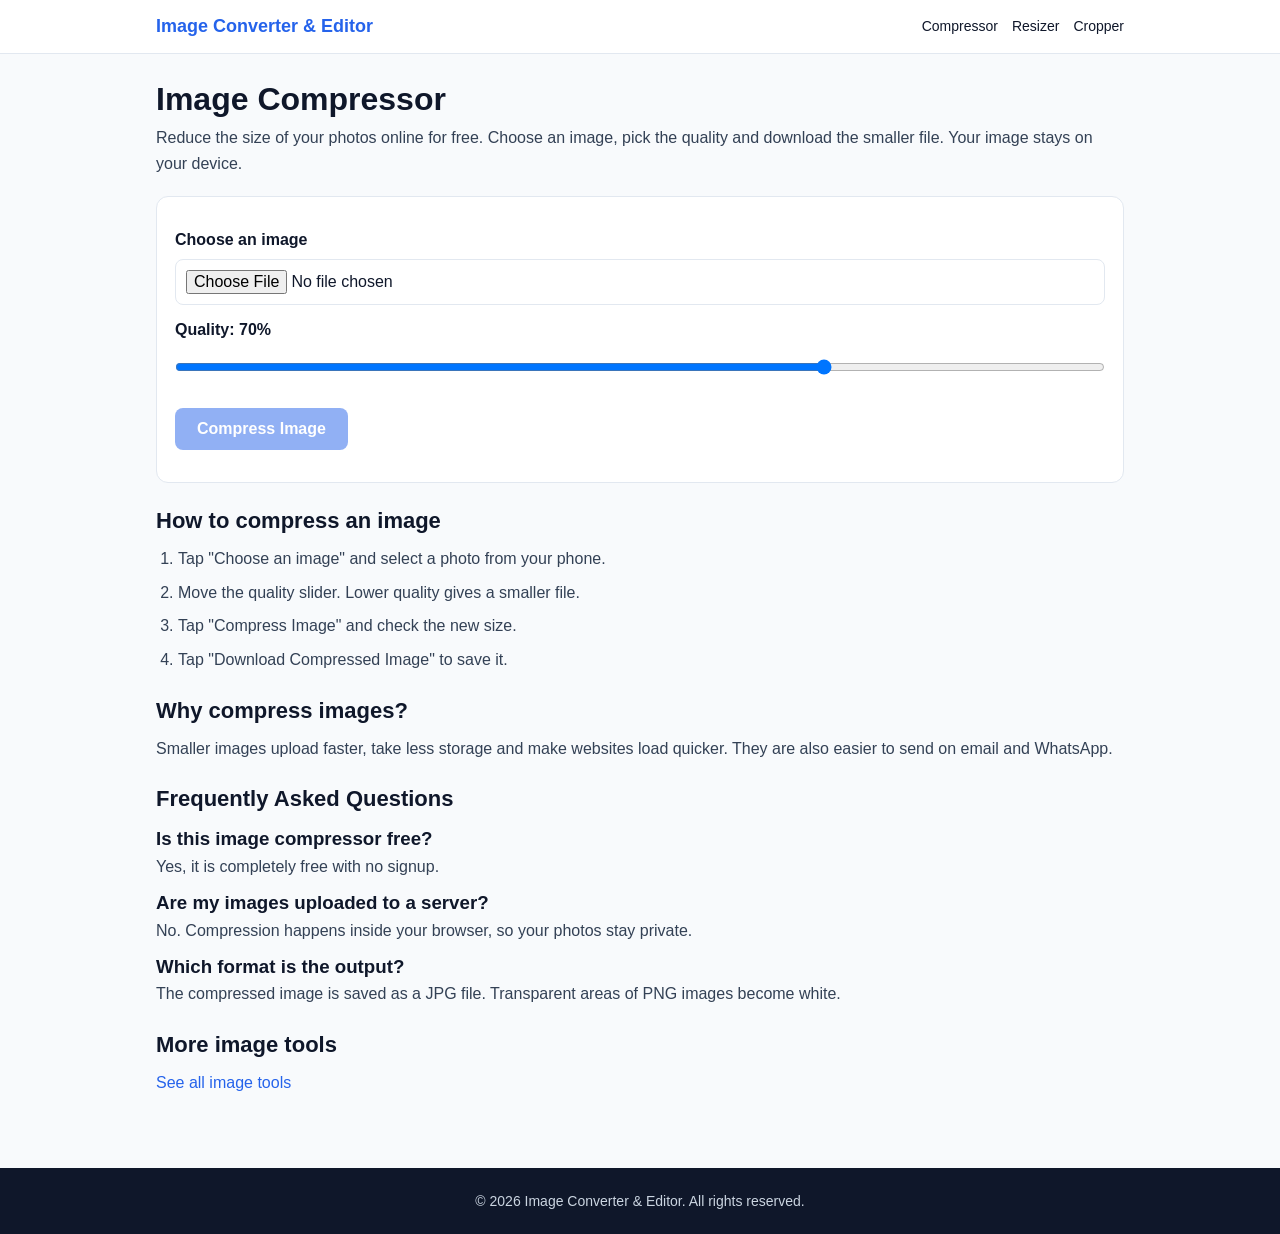
==== image-compressor.html @ 9856a807 "Add files via upload" ====
<!DOCTYPE html>
<html lang="en">
<head>
  <meta charset="UTF-8">
  <meta name="viewport" content="width=device-width, initial-scale=1">
  <title>Image Compressor - Compress Images Online Free</title>
  <meta name="description" content="Compress JPG, PNG and WebP images online for free. Reduce image file size in seconds right in your browser. No upload, no signup.">
  <link rel="stylesheet" href="style.css">
</head>
<body>

  <header class="site-header">
    <div class="container header-inner">
      <a href="index.html" class="logo">Image Converter &amp; Editor</a>
      <nav class="nav">
        <a href="image-compressor.html">Compressor</a>
        <a href="image-resizer.html">Resizer</a>
        <a href="image-cropper.html">Cropper</a>
      </nav>
    </div>
  </header>

  <main class="container article">
    <h1 style="margin-top:20px;">Image Compressor</h1>
    <p>Reduce the size of your photos online for free. Choose an image, pick the quality and download the smaller file. Your image stays on your device.</p>

    <div class="tool-box">
      <label for="file">Choose an image</label>
      <input type="file" id="file" accept="image/*">

      <label for="quality">Quality: <span id="qval">70</span>%</label>
      <input type="range" id="quality" min="10" max="95" value="70">

      <button class="btn btn-primary" id="go" style="margin-top:14px;" disabled>Compress Image</button>

      <div class="result" id="result"></div>
      <img id="preview" alt="Compressed image preview" style="display:none;">
      <a id="download" class="btn btn-primary" style="display:none; margin-top:12px;" download="compressed.jpg">Download Compressed Image</a>
    </div>

    <h2>How to compress an image</h2>
    <ol>
      <li>Tap "Choose an image" and select a photo from your phone.</li>
      <li>Move the quality slider. Lower quality gives a smaller file.</li>
      <li>Tap "Compress Image" and check the new size.</li>
      <li>Tap "Download Compressed Image" to save it.</li>
    </ol>

    <h2>Why compress images?</h2>
    <p>Smaller images upload faster, take less storage and make websites load quicker. They are also easier to send on email and WhatsApp.</p>

    <h2>Frequently Asked Questions</h2>
    <h3>Is this image compressor free?</h3>
    <p>Yes, it is completely free with no signup.</p>
    <h3>Are my images uploaded to a server?</h3>
    <p>No. Compression happens inside your browser, so your photos stay private.</p>
    <h3>Which format is the output?</h3>
    <p>The compressed image is saved as a JPG file. Transparent areas of PNG images become white.</p>

    <h2>More image tools</h2>
    <p><a href="index.html" style="color:#2563eb;">See all image tools</a></p>
  </main>

  <footer class="site-footer">
    <div class="container">
      <p>&copy; 2026 Image Converter &amp; Editor. All rights reserved.</p>
    </div>
  </footer>

  <script>
    var fileInput = document.getElementById('file');
    var quality = document.getElementById('quality');
    var qval = document.getElementById('qval');
    var goBtn = document.getElementById('go');
    var result = document.getElementById('result');
    var preview = document.getElementById('preview');
    var download = document.getElementById('download');
    var currentFile = null;

    function formatSize(bytes) {
      if (bytes < 1024) return bytes + ' B';
      if (bytes < 1048576) return (bytes / 1024).toFixed(1) + ' KB';
      return (bytes / 1048576).toFixed(2) + ' MB';
    }

    quality.addEventListener('input', function () {
      qval.textContent = quality.value;
    });

    fileInput.addEventListener('change', function () {
      currentFile = fileInput.files[0] || null;
      goBtn.disabled = !currentFile;
      preview.style.display = 'none';
      download.style.display = 'none';
      if (currentFile) {
        result.textContent = 'Selected: ' + currentFile.name + ' (' + formatSize(currentFile.size) + ')';
      } else {
        result.textContent = '';
      }
    });

    goBtn.addEventListener('click', function () {
      if (!currentFile) return;
      result.textContent = 'Compressing...';
      var url = URL.createObjectURL(currentFile);
      var img = new Image();

      img.onload = function () {
        var canvas = document.createElement('canvas');
        canvas.width = img.naturalWidth;
        canvas.height = img.naturalHeight;
        var ctx = canvas.getContext('2d');
        ctx.fillStyle = '#ffffff';
        ctx.fillRect(0, 0, canvas.width, canvas.height);
        ctx.drawImage(img, 0, 0);
        URL.revokeObjectURL(url);

        canvas.toBlob(function (blob) {
          if (!blob) {
            result.textContent = 'Sorry, this image could not be compressed.';
            return;
          }
          var newUrl = URL.createObjectURL(blob);
          var baseName = currentFile.name.replace(/\.[^.]+$/, '');
          preview.src = newUrl;
          preview.style.display = 'block';
          download.href = newUrl;
          download.download = baseName + '-compressed.jpg';
          download.style.display = 'inline-block';

          var saved = Math.round((1 - blob.size / currentFile.size) * 100);
          var text = 'Original: ' + formatSize(currentFile.size) +
                     ' | New: ' + formatSize(blob.size);
          if (saved > 0) {
            text += ' | You saved ' + saved + '%';
          } else {
            text += ' | This image is already small. Try a lower quality.';
          }
          result.textContent = text;
        }, 'image/jpeg', quality.value / 100);
      };

      img.onerror = function () {
        result.textContent = 'Sorry, this file is not a valid image.';
      };

      img.src = url;
    });
  </script>

</body>
</html>
---- style.css ----
* {
  box-sizing: border-box;
  margin: 0;
  padding: 0;
}

:root {
  --primary: #2563eb;
  --primary-dark: #1d4ed8;
  --bg: #f8fafc;
  --card: #ffffff;
  --text: #0f172a;
  --muted: #64748b;
  --border: #e2e8f0;
}

body {
  font-family: Arial, Helvetica, sans-serif;
  background: var(--bg);
  color: var(--text);
  line-height: 1.6;
}

a {
  color: inherit;
  text-decoration: none;
}

.container {
  width: 100%;
  max-width: 1000px;
  margin: 0 auto;
  padding: 0 16px;
}

/* Header */
.site-header {
  background: var(--card);
  border-bottom: 1px solid var(--border);
  position: sticky;
  top: 0;
  z-index: 10;
}

.header-inner {
  display: flex;
  align-items: center;
  justify-content: space-between;
  flex-wrap: wrap;
  gap: 8px;
  padding-top: 12px;
  padding-bottom: 12px;
}

.logo {
  font-size: 18px;
  font-weight: bold;
  color: var(--primary);
}

.nav {
  display: flex;
  gap: 14px;
  font-size: 14px;
}

.nav a:hover {
  color: var(--primary);
}

/* Hero */
.hero {
  background: linear-gradient(135deg, #2563eb, #7c3aed);
  color: #ffffff;
  text-align: center;
  padding: 48px 0;
}

.hero h1 {
  font-size: 30px;
  margin-bottom: 12px;
}

.hero p {
  max-width: 600px;
  margin: 0 auto 20px;
  font-size: 16px;
  opacity: 0.95;
}

/* Buttons */
.btn {
  display: inline-block;
  background: #ffffff;
  color: var(--primary);
  font-weight: bold;
  padding: 12px 22px;
  border-radius: 8px;
  border: none;
  font-size: 16px;
  cursor: pointer;
}

.btn-primary {
  background: var(--primary);
  color: #ffffff;
}

.btn-primary:hover {
  background: var(--primary-dark);
}

.btn:disabled {
  opacity: 0.5;
  cursor: not-allowed;
}

/* Sections */
.section {
  padding-top: 32px;
  padding-bottom: 8px;
}

.section h2 {
  font-size: 24px;
  margin-bottom: 16px;
}

.grid {
  display: grid;
  grid-template-columns: 1fr;
  gap: 14px;
}

.card,
.feature {
  background: var(--card);
  border: 1px solid var(--border);
  border-radius: 12px;
  padding: 18px;
}

.card:hover {
  border-color: var(--primary);
  box-shadow: 0 4px 14px rgba(37, 99, 235, 0.12);
}

.card .icon {
  font-size: 30px;
  display: block;
  margin-bottom: 8px;
}

.card h3,
.feature h3 {
  font-size: 18px;
  margin-bottom: 4px;
}

.card p,
.feature p {
  color: var(--muted);
  font-size: 15px;
}

/* Tool pages */
.tool-box {
  background: var(--card);
  border: 1px solid var(--border);
  border-radius: 12px;
  padding: 18px;
  margin: 20px 0;
}

.tool-box label {
  display: block;
  font-weight: bold;
  margin: 12px 0 6px;
}

.tool-box input[type="file"],
.tool-box input[type="number"],
.tool-box input[type="range"],
.tool-box select {
  width: 100%;
  padding: 10px;
  border: 1px solid var(--border);
  border-radius: 8px;
  font-size: 16px;
  background: #ffffff;
}

.tool-box img,
.tool-box canvas {
  max-width: 100%;
  height: auto;
  border-radius: 8px;
  margin-top: 12px;
}

.result {
  margin-top: 14px;
  font-size: 15px;
  color: var(--muted);
}

.article {
  padding-bottom: 24px;
}

.article h2 {
  font-size: 22px;
  margin: 20px 0 8px;
}

.article p,
.article li {
  color: #334155;
  margin-bottom: 8px;
}

.article ul,
.article ol {
  padding-left: 22px;
}

/* Footer */
.site-footer {
  background: #0f172a;
  color: #cbd5e1;
  text-align: center;
  padding: 22px 0;
  margin-top: 40px;
  font-size: 14px;
}

.site-footer a {
  margin: 0 8px;
}

/* Bigger screens */
@media (min-width: 700px) {
  .grid {
    grid-template-columns: repeat(3, 1fr);
  }

  .hero h1 {
    font-size: 40px;
  }
}
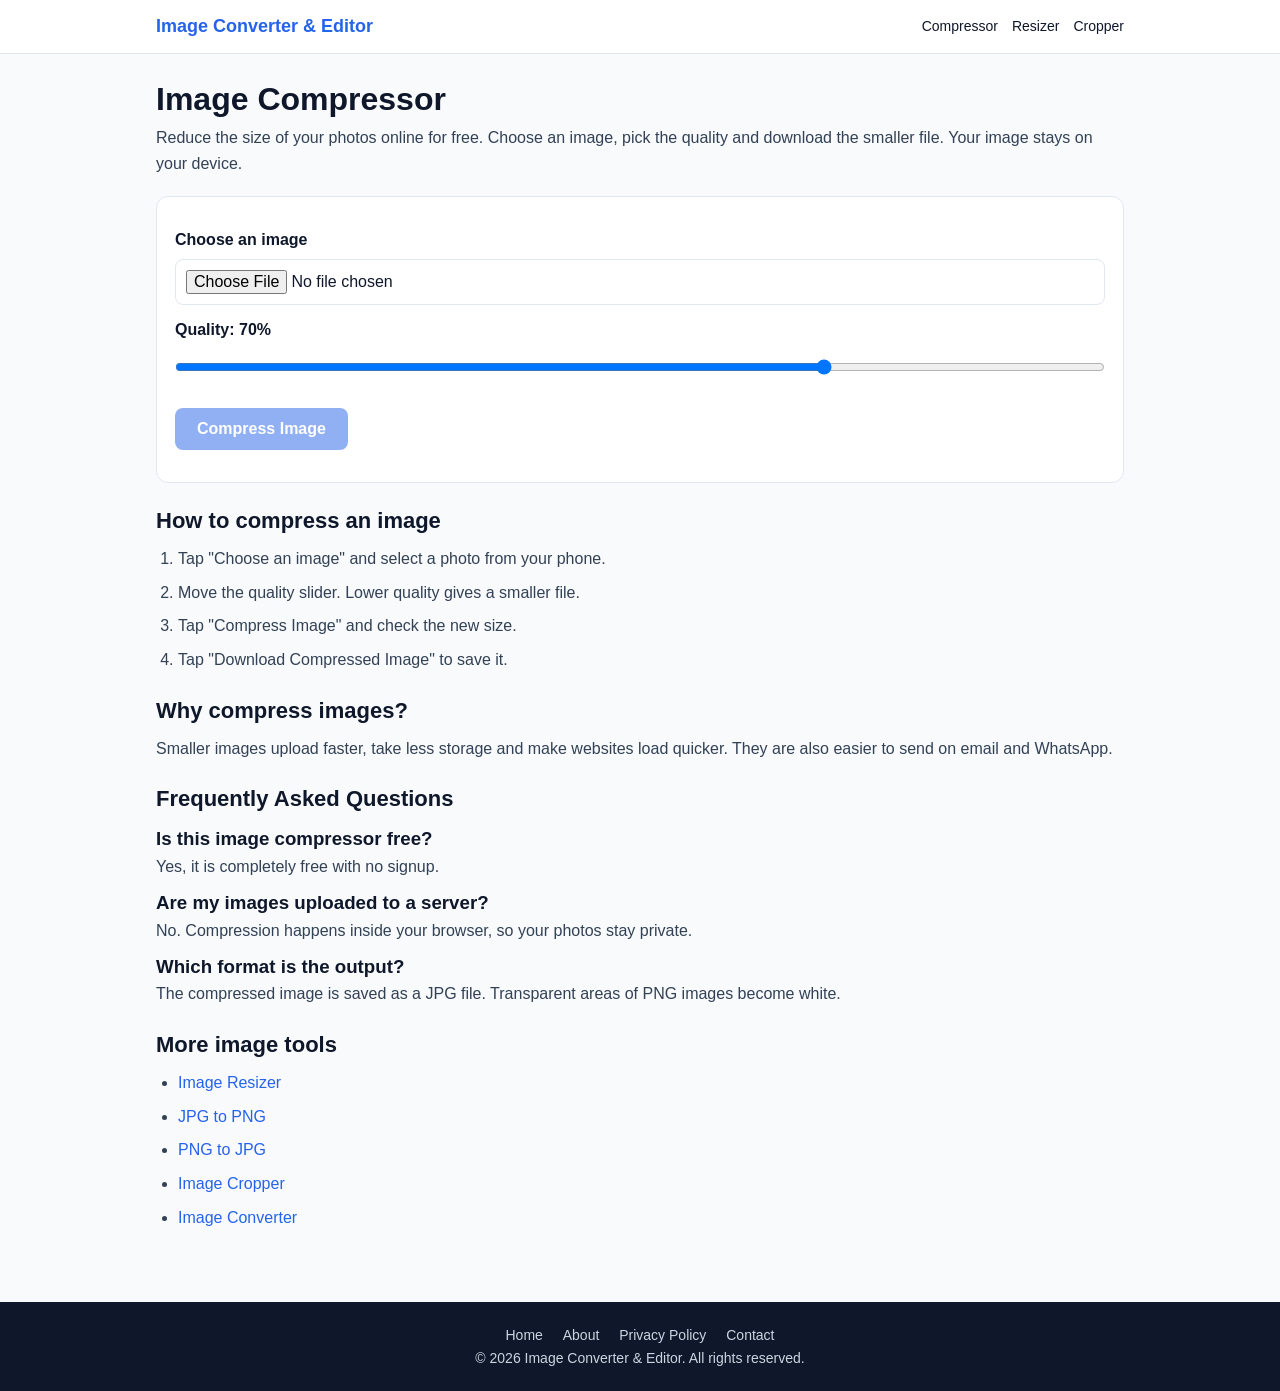
==== commit 51c22c61: "Add files via upload" ====
--- a/image-compressor.html
+++ b/image-compressor.html
@@ -58,11 +58,23 @@
     <p>The compressed image is saved as a JPG file. Transparent areas of PNG images become white.</p>
 
     <h2>More image tools</h2>
-    <p><a href="index.html" style="color:#2563eb;">See all image tools</a></p>
+    <ul>
+      <li><a href="image-resizer.html" style="color:#2563eb;">Image Resizer</a></li>
+      <li><a href="jpg-to-png.html" style="color:#2563eb;">JPG to PNG</a></li>
+      <li><a href="png-to-jpg.html" style="color:#2563eb;">PNG to JPG</a></li>
+      <li><a href="image-cropper.html" style="color:#2563eb;">Image Cropper</a></li>
+      <li><a href="image-converter.html" style="color:#2563eb;">Image Converter</a></li>
+    </ul>
   </main>
 
   <footer class="site-footer">
     <div class="container">
+      <p>
+        <a href="index.html">Home</a>
+        <a href="about.html">About</a>
+        <a href="privacy-policy.html">Privacy Policy</a>
+        <a href="contact.html">Contact</a>
+      </p>
       <p>&copy; 2026 Image Converter &amp; Editor. All rights reserved.</p>
     </div>
   </footer>
